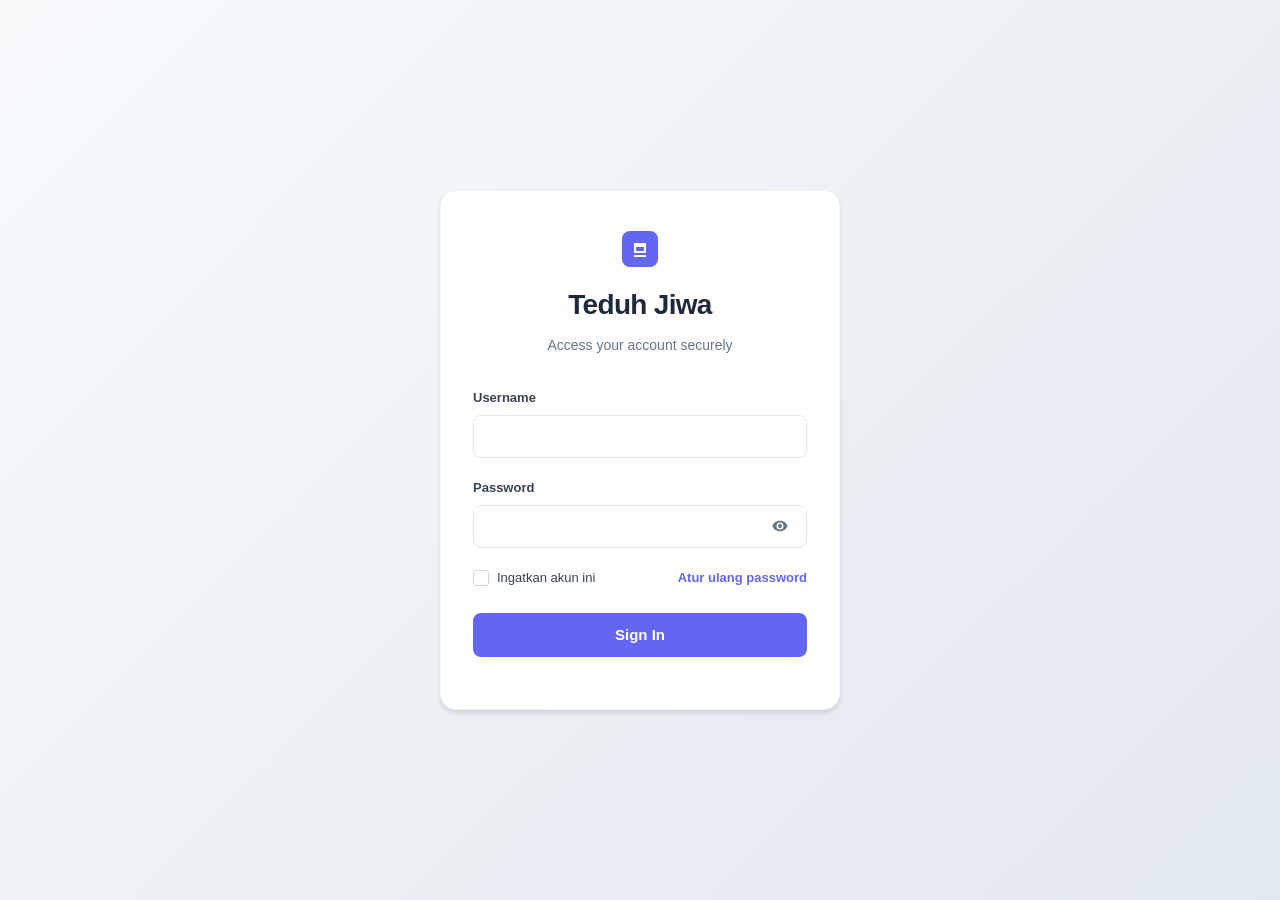
==== login/index.html @ 689a083c "Update index.html" ====
<!DOCTYPE html>
<html lang="en">
<head>
    <meta charset="UTF-8">
    <meta name="viewport" content="width=device-width, initial-scale=1.0">
    <title>Login Teduh Jiwa</title>
    <link rel="stylesheet" href="style.css">
</head>
<body>
    <div class="login-container">
        <div class="login-card">
            <div class="login-header">
                <div class="logo">
                    <svg width="36" height="36" viewBox="0 0 36 36" fill="none">
                        <rect width="36" height="36" rx="8" fill="#6366F1"/>
                        <path d="M12 14h12v8H12v-8zm2 2v4h8v-4h-8zm-2-4h12v2H12v-2zm0 12h12v2H12v-2z" fill="white"/>
                    </svg>
                </div>
                <h1>Teduh Jiwa</h1>
                <p>Access your account securely</p>
            </div>
            
            <form class="login-form" id="loginForm" novalidate>
                <div class="form-group">
                    <label for="username">Username</label>
                    <input type="text" id="username" name="username" required autocomplete="email">
                    <span class="error-message" id="usernameError"></span>
                </div>

                <div class="form-group">
                    <label for="password">Password</label>
                    <div class="password-wrapper">
                        <input type="password" id="password" name="password" required autocomplete="current-password">
                        <button type="button" class="password-toggle" id="passwordToggle" aria-label="Toggle password visibility">
                            <svg class="eye-open" width="18" height="18" viewBox="0 0 18 18" fill="none">
                                <path d="M9 3.75C5.25 3.75 2.04 6.24 1.5 9c.54 2.76 3.75 5.25 7.5 5.25s6.96-2.49 7.5-5.25c-.54-2.76-3.75-5.25-7.5-5.25zm0 8.75a3.5 3.5 0 110-7 3.5 3.5 0 010 7zm0-5.5a2 2 0 100 4 2 2 0 000-4z" fill="currentColor"/>
                            </svg>
                            <svg class="eye-closed" width="18" height="18" viewBox="0 0 18 18" fill="none">
                                <path d="M2.25 2.25l13.5 13.5m-4.125-4.125a3 3 0 01-4.243-4.243m4.243 4.243L9 9m2.625 2.625L15 15M9 5.25c1.83 0 3.51.63 4.84 1.68M3.16 6.93A10.97 10.97 0 019 5.25" stroke="currentColor" stroke-width="1.5" stroke-linecap="round" stroke-linejoin="round"/>
                            </svg>
                        </button>
                    </div>
                    <span class="error-message" id="passwordError"></span>
                </div>

                <div class="form-options">
                    <label class="checkbox-wrapper">
                        <input type="checkbox" id="remember" name="remember">
                        <span class="checkmark"></span>
                        Ingatkan akun ini
                    </label>
                    <a href="#" class="forgot-link">Atur ulang password</a>
                </div>

                <button type="submit" class="login-btn">
                    <span class="btn-text">Sign In</span>
                    <div class="btn-loader">
                        <div class="spinner"></div>
                    </div>
                </button>
                <div id="alertBox" class="alert" style="display:none;"></div>
            </form>

    <script src="java/login.js"></script>
</body>
</html>
---- login/style.css ----
/* Clean Banking Login Form - Complete & Self-Contained */

* {
    margin: 0;
    padding: 0;
    box-sizing: border-box;
}

body {
    font-family: -apple-system, BlinkMacSystemFont, 'Segoe UI', Roboto, 'Helvetica Neue', Arial, sans-serif;
    background: linear-gradient(135deg, #f8fafc 0%, #e2e8f0 100%);
    min-height: 100vh;
    display: flex;
    align-items: center;
    justify-content: center;
    padding: 20px;
    line-height: 1.6;
}

.login-container {
    width: 100%;
    max-width: 400px;
}

.login-card {
    background: #ffffff;
    border-radius: 16px;
    padding: 40px 32px 32px;
    box-shadow: 0 4px 6px -1px rgba(0, 0, 0, 0.1), 0 2px 4px -1px rgba(0, 0, 0, 0.06);
    border: 1px solid #f1f5f9;
    position: relative;
}

.login-header {
    text-align: center;
    margin-bottom: 32px;
}

.logo {
    margin-bottom: 16px;
    display: flex;
    justify-content: center;
}

.login-header h1 {
    color: #1e293b;
    font-size: 1.75rem;
    font-weight: 700;
    margin-bottom: 6px;
    letter-spacing: -0.025em;
}

.login-header p {
    color: #64748b;
    font-size: 14px;
    font-weight: 500;
}

/* Form Styles */
.form-group {
    margin-bottom: 20px;
    position: relative;
}

.form-group label {
    display: block;
    font-size: 13px;
    font-weight: 600;
    color: #374151;
    margin-bottom: 6px;
}

.form-group input {
    width: 100%;
    background: #ffffff;
    border: 1.5px solid #e2e8f0;
    border-radius: 8px;
    padding: 12px 14px;
    color: #1e293b;
    font-size: 15px;
    font-weight: 400;
    outline: none;
    transition: all 0.2s ease;
    font-family: inherit;
}

.form-group input:focus {
    border-color: #6366F1;
    box-shadow: 0 0 0 3px rgba(99, 102, 241, 0.1);
}

.form-group input::placeholder {
    color: #94a3b8;
}

/* Password Field */
.password-wrapper {
    position: relative;
}

.password-wrapper input {
    padding-right: 44px;
}

.password-toggle {
    position: absolute;
    right: 12px;
    top: 50%;
    transform: translateY(-50%);
    background: none;
    border: none;
    cursor: pointer;
    color: #64748b;
    padding: 6px;
    border-radius: 4px;
    transition: color 0.2s ease;
    display: flex;
    align-items: center;
    justify-content: center;
}

.password-toggle:hover {
    color: #6366F1;
}

.eye-closed {
    display: none;
}

.password-toggle.show-password .eye-open {
    display: none;
}

.password-toggle.show-password .eye-closed {
    display: block;
}

/* Form Options */
.form-options {
    display: flex;
    justify-content: space-between;
    align-items: center;
    margin-bottom: 24px;
    flex-wrap: wrap;
    gap: 12px;
}

.checkbox-wrapper {
    display: flex;
    align-items: center;
    cursor: pointer;
    font-size: 13px;
    color: #374151;
    font-weight: 500;
}

.checkbox-wrapper input[type="checkbox"] {
    display: none;
}

.checkmark {
    width: 16px;
    height: 16px;
    border: 1.5px solid #d1d5db;
    border-radius: 3px;
    margin-right: 8px;
    position: relative;
    transition: all 0.2s ease;
    background: #ffffff;
}

.checkbox-wrapper input[type="checkbox"]:checked + .checkmark {
    background: #6366F1;
    border-color: #6366F1;
}

.checkmark::after {
    content: '';
    position: absolute;
    left: 4px;
    top: 1px;
    width: 3px;
    height: 7px;
    border: solid white;
    border-width: 0 1.5px 1.5px 0;
    transform: rotate(45deg);
    opacity: 0;
    transition: opacity 0.2s ease;
}

.checkbox-wrapper input[type="checkbox"]:checked + .checkmark::after {
    opacity: 1;
}

.forgot-link {
    color: #6366F1;
    text-decoration: none;
    font-size: 13px;
    font-weight: 600;
    transition: color 0.2s ease;
}

.forgot-link:hover {
    color: #4f46e5;
}

/* Login Button */
.login-btn {
    width: 100%;
    background: #6366F1;
    color: #ffffff;
    border: none;
    border-radius: 8px;
    padding: 12px 20px;
    cursor: pointer;
    font-family: inherit;
    font-size: 15px;
    font-weight: 600;
    position: relative;
    margin-bottom: 20px;
    transition: all 0.2s ease;
    overflow: hidden;
    min-height: 44px;
    display: flex;
    align-items: center;
    justify-content: center;
}

.login-btn:hover {
    background: #4f46e5;
    transform: translateY(-1px);
    box-shadow: 0 4px 12px rgba(99, 102, 241, 0.4);
}

.login-btn:active {
    transform: translateY(0);
}

.login-btn:disabled {
    background: #9ca3af;
    cursor: not-allowed;
    transform: none;
    box-shadow: none;
}

.btn-text {
    transition: opacity 0.2s ease;
}

.btn-loader {
    position: absolute;
    opacity: 0;
    transition: opacity 0.2s ease;
}

.spinner {
    width: 16px;
    height: 16px;
    border: 2px solid rgba(255, 255, 255, 0.3);
    border-top: 2px solid #ffffff;
    border-radius: 50%;
    animation: spin 1s linear infinite;
}

@keyframes spin {
    from { transform: rotate(0deg); }
    to { transform: rotate(360deg); }
}

.login-btn.loading .btn-text {
    opacity: 0;
}

.login-btn.loading .btn-loader {
    opacity: 1;
}

/* Security Notice */
.security-notice {
    display: flex;
    align-items: center;
    gap: 8px;
    padding: 12px 16px;
    background: #f0fdf4;
    border: 1px solid #bbf7d0;
    border-radius: 8px;
    margin-bottom: 16px;
}

.security-notice span {
    color: #166534;
    font-size: 12px;
    font-weight: 500;
}

/* Error States */
.error-message {
    color: #dc2626;
    font-size: 12px;
    font-weight: 500;
    margin-top: 4px;
    opacity: 0;
    transform: translateY(-2px);
    transition: all 0.2s ease;
}

.error-message.show {
    opacity: 1;
    transform: translateY(0);
}

.form-group.error input {
    border-color: #dc2626;
    background: #fef2f2;
}

.form-group.error input:focus {
    box-shadow: 0 0 0 3px rgba(220, 38, 38, 0.1);
}

/* Success Message */
.success-message {
    display: none;
    text-align: center;
    padding: 32px 20px;
    opacity: 0;
    transform: translateY(16px);
    transition: all 0.3s ease;
}

.success-message.show {
    display: block;
    opacity: 1;
    transform: translateY(0);
}

.success-icon {
    margin: 0 auto 16px;
    animation: successScale 0.5s ease-out;
}

@keyframes successScale {
    0% { transform: scale(0); }
    50% { transform: scale(1.1); }
    100% { transform: scale(1); }
}

.success-message h3 {
    color: #1e293b;
    font-size: 1.25rem;
    font-weight: 700;
    margin-bottom: 4px;
}

.success-message p {
    color: #64748b;
    font-size: 14px;
    font-weight: 500;
}

/* Mobile Responsive */
@media (max-width: 480px) {
    body {
        padding: 16px;
    }
    
    .login-card {
        padding: 32px 24px 24px;
        border-radius: 12px;
    }
    
    .login-header h1 {
        font-size: 1.5rem;
    }
    
    .form-options {
        flex-direction: column;
        align-items: flex-start;
        gap: 12px;
    }
    
    .security-notice {
        flex-direction: column;
        text-align: center;
        gap: 6px;
    }
}
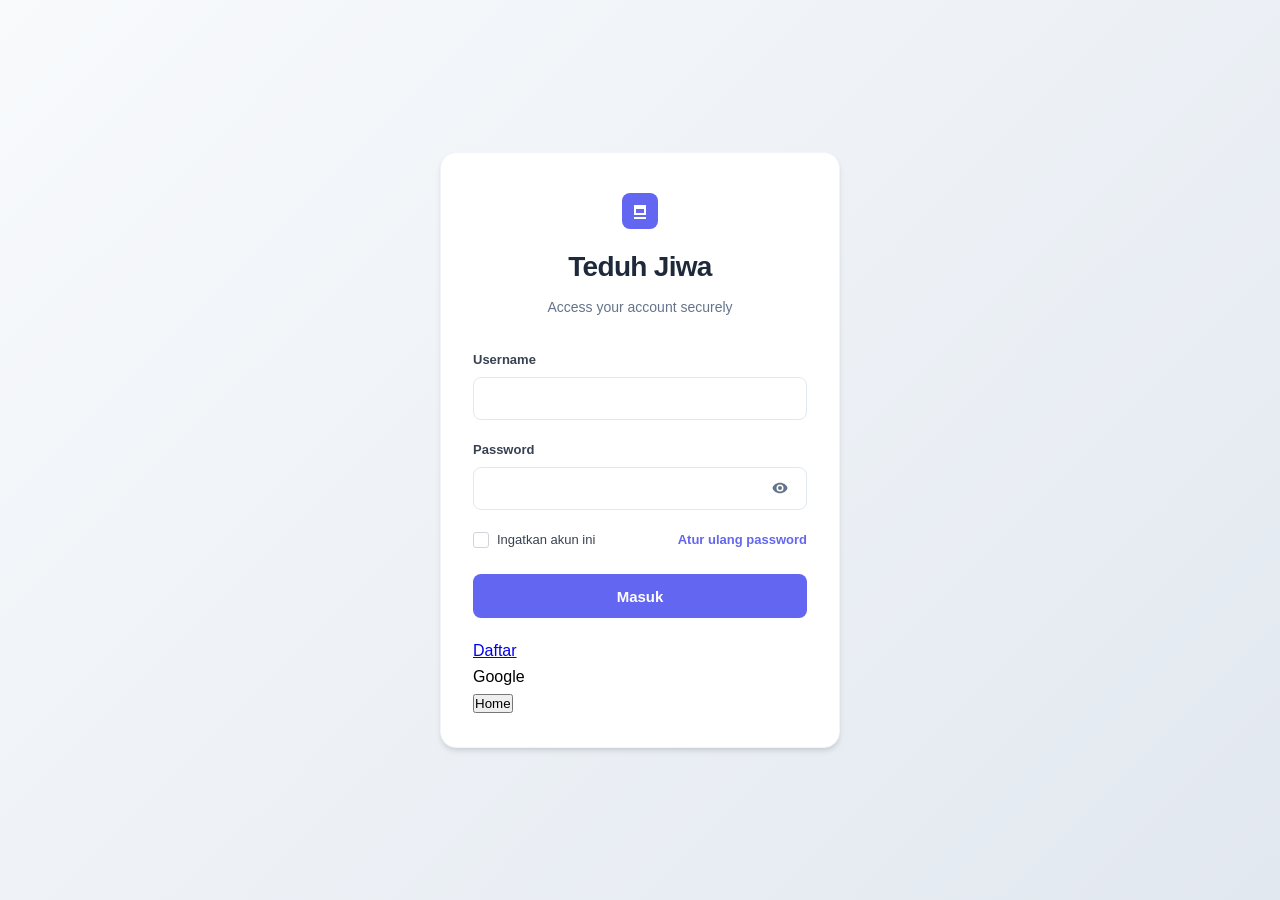
==== commit 9cdeca3b: "Update index.html" ====
--- a/login/index.html
+++ b/login/index.html
@@ -20,10 +20,10 @@
                 <p>Access your account securely</p>
             </div>
             
-            <form class="login-form" id="loginForm" novalidate>
+            <form class="#" id="loginForm" novalidate>
                 <div class="form-group">
                     <label for="username">Username</label>
-                    <input type="text" id="username" name="username" required autocomplete="email">
+                    <input type="text" id="username" name="username" required autocomplete="username">
                     <span class="error-message" id="usernameError"></span>
                 </div>
 
@@ -53,14 +53,20 @@
                 </div>
 
                 <button type="submit" class="login-btn">
-                    <span class="btn-text">Sign In</span>
+                    <span class="btn-text">Masuk</span>
                     <div class="btn-loader">
                         <div class="spinner"></div>
                     </div>
                 </button>
+
+                <div class="social">
+                  <div class="go"> <a href="register.html">Daftar </a></div>
+                  <div class="kanan"><i class="fab fa-google"></i> Google</div>
+                </div>
+                <button onclick="location.href='../index.html';">Home</button>
                 <div id="alertBox" class="alert" style="display:none;"></div>
             </form>
 
-    <script src="java/login.js"></script>
+    <script src="js/login (1).js"></script>
 </body>
 </html>
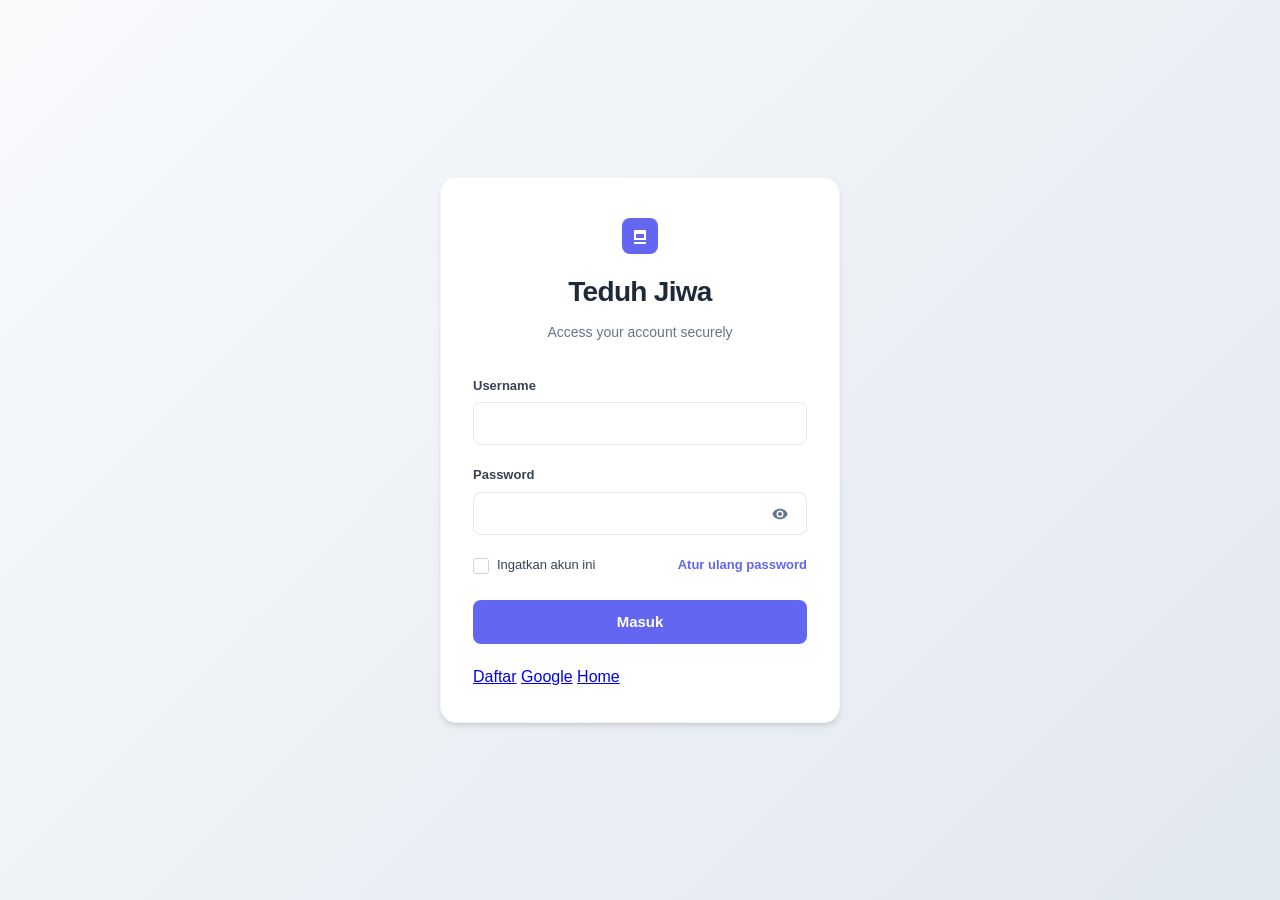
==== commit c4ac06b6: "Update index.html" ====
--- a/login/index.html
+++ b/login/index.html
@@ -59,11 +59,11 @@
                     </div>
                 </button>
 
-                <div class="social">
-                  <div class="go"> <a href="register.html">Daftar </a></div>
-                  <div class="kanan"><i class="fab fa-google"></i> Google</div>
-                </div>
-                <button onclick="location.href='../index.html';">Home</button>
+               <div class="extra-links">
+    <a href="register.html" class="extra-btn">Daftar</a>
+    <a href="#" class="extra-btn">Google</a>
+    <a href="../index.html" class="extra-btn">Home</a>
+</div>
                 <div id="alertBox" class="alert" style="display:none;"></div>
             </form>
 
--- a/login/style.css
+++ b/login/style.css
@@ -384,4 +384,25 @@
         text-align: center;
         gap: 6px;
     }
-}+}
+
+.alert{
+    background: #e44e4e;
+    color: white
+    padding: 10px;
+    text-align: center;
+    border:1px solid #b32929;
+}
+#message{
+    background: #ff4e4e;
+    color: white;
+    text-align:center;
+    margin-top: 20px;
+}
+#alertBox{
+    position: fixed;
+    top: 20px;
+    left: 20%;
+    transform: translatex(-50%);
+    z-index: 999;
+}
